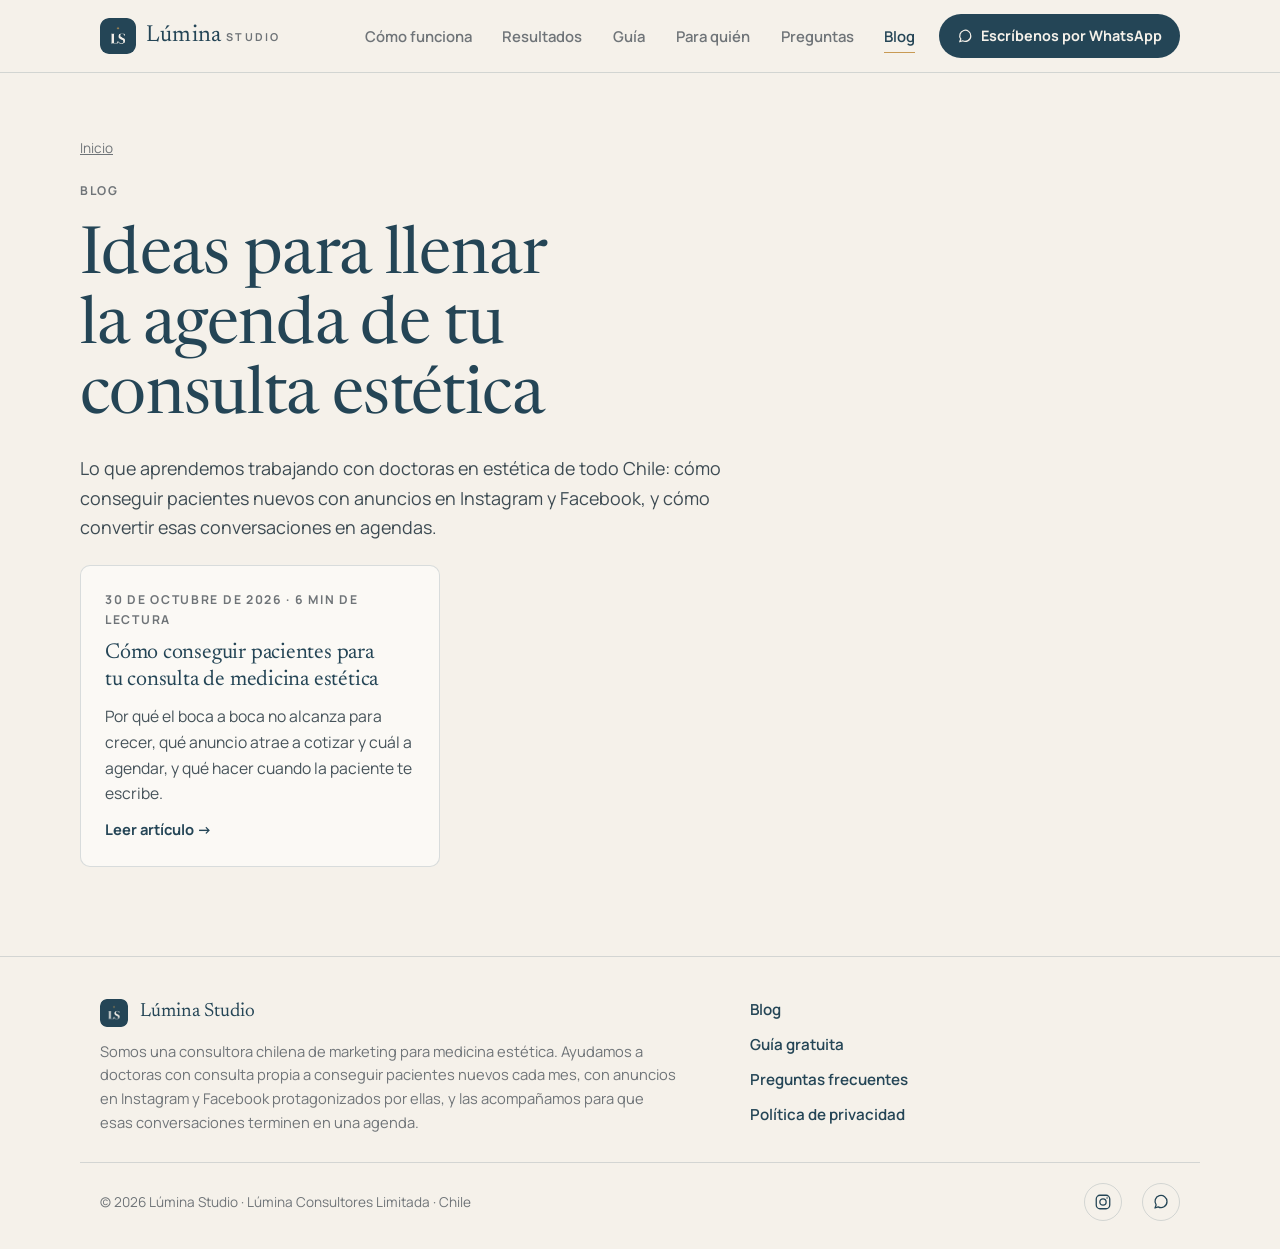
==== blog/index.html @ f2de197e "Add files via upload" ====
<!DOCTYPE html>
<html lang="es-CL">
<head>
  <meta charset="UTF-8">
  <meta name="viewport" content="width=device-width, initial-scale=1.0, viewport-fit=cover">
  <title>Blog de marketing para medicina estética | Lúmina Studio</title>
  <meta name="description" content="Ideas prácticas para conseguir pacientes nuevos en tu consulta de medicina estética: anuncios en Instagram y Facebook, WhatsApp y más.">
  <link rel="canonical" href="https://luminaconsultora.cl/blog/">
  <meta name="robots" content="index, follow">
  <meta name="theme-color" content="#244556">
  <link rel="icon" type="image/png" sizes="32x32" href="/img/favicon-32.png">
  <link rel="apple-touch-icon" href="/img/apple-touch-icon.png">
  <meta property="og:type" content="website">
  <meta property="og:locale" content="es_CL">
  <meta property="og:site_name" content="Lúmina Studio">
  <meta property="og:url" content="https://luminaconsultora.cl/blog/">
  <meta property="og:title" content="Blog de marketing para medicina estética | Lúmina Studio">
  <meta property="og:description" content="Ideas prácticas para conseguir pacientes nuevos en tu consulta de medicina estética: anuncios en Instagram y Facebook, WhatsApp y más.">
  <meta property="og:image" content="https://luminaconsultora.cl/img/compartir-v2.jpg">
  <meta property="og:image:width" content="1200">
  <meta property="og:image:height" content="630">
  <meta name="twitter:card" content="summary_large_image">
  <script type="application/ld+json">
{
  "@context": "https://schema.org",
  "@graph": [
    {
      "@type": "Blog",
      "name": "Blog de Lúmina Studio",
      "url": "https://luminaconsultora.cl/blog/",
      "inLanguage": "es-CL",
      "publisher": {
        "@id": "https://luminaconsultora.cl/#empresa"
      },
      "blogPost": [
        {
          "@type": "BlogPosting",
          "headline": "Cómo conseguir pacientes para tu consulta de medicina estética",
          "url": "https://luminaconsultora.cl/blog/como-conseguir-pacientes-medicina-estetica/",
          "datePublished": "2026-10-30"
        }
      ]
    },
    {
      "@type": "Organization",
      "@id": "https://luminaconsultora.cl/#empresa",
      "name": "Lúmina Studio",
      "url": "https://luminaconsultora.cl/",
      "logo": "https://luminaconsultora.cl/img/icono-512.png"
    },
    {
      "@type": "BreadcrumbList",
      "itemListElement": [
        {
          "@type": "ListItem",
          "position": 1,
          "name": "Inicio",
          "item": "https://luminaconsultora.cl/"
        },
        {
          "@type": "ListItem",
          "position": 2,
          "name": "Blog",
          "item": "https://luminaconsultora.cl/blog/"
        }
      ]
    }
  ]
}
  </script>
  <!-- Tipografías -->
  <link rel="preconnect" href="https://fonts.googleapis.com">
  <link rel="preconnect" href="https://fonts.gstatic.com" crossorigin>
  <link rel="stylesheet" href="https://fonts.googleapis.com/css2?family=Manrope:wght@400;500;600;700&family=Newsreader:ital,opsz,wght@0,6..72,400;1,6..72,400&display=swap">
    <link rel="stylesheet" href="/css/estilos.css">
  <!-- ===================== Píxel de Meta (Lúmina) ===================== -->
  <script>
  !function(f,b,e,v,n,t,s){if(f.fbq)return;n=f.fbq=function(){n.callMethod?
  n.callMethod.apply(n,arguments):n.queue.push(arguments)};if(!f._fbq)f._fbq=n;
  n.push=n;n.loaded=!0;n.version='2.0';n.queue=[];t=b.createElement(e);t.async=!0;
  t.src=v;s=b.getElementsByTagName(e)[0];s.parentNode.insertBefore(t,s)}(window,
  document,'script','https://connect.facebook.net/en_US/fbevents.js');
  fbq('init', '2139043780332712');
  fbq('track', 'PageView');
  </script>
  <noscript><img height="1" width="1" style="display:none" alt=""
  src="https://www.facebook.com/tr?id=2139043780332712&ev=PageView&noscript=1"></noscript>
</head>
<body>
<!-- ============================================================
     ENCABEZADO: logo + menú horizontal centrado + botón WhatsApp.
     En el inicio los enlaces saltan a cada sección; en las demás
     páginas llevan a esa sección del inicio.
     ============================================================ -->
<header class="encabezado">
  <div class="contenedor">
    <a class="logo" href="/#inicio" aria-label="Lúmina Studio, ir al inicio">
      <img class="logo-img" src="/img/logo.png" alt="" width="36" height="36">
      <span class="logo-texto">Lúmina<span>Studio</span></span>
    </a>
    <nav class="menu" aria-label="Secciones">
      <ul>
        <li><a href="/#como-funciona">Cómo funciona</a></li>
        <li><a href="/#resultados">Resultados</a></li>
        <li><a href="/#guia">Guía</a></li>
        <li><a href="/#para-quien">Para quién</a></li>
        <li><a href="/#preguntas">Preguntas</a></li>
        <li class="solo-escritorio"><a href="/blog/" class="activo" aria-current="page">Blog</a></li>
      </ul>
    </nav>
    <a class="boton boton-principal js-whatsapp" href="https://wa.me/56993099473?text=Hola%2C%20soy%20doctora%20y%20quiero%20saber%20m%C3%A1s%20sobre%20L%C3%BAmina%20Studio.%20Atiendo%20en%20%28ciudad%29%3A" target="_blank" rel="noopener" data-ubicacion="encabezado">
      <svg viewBox="0 0 24 24" fill="none" stroke="currentColor" stroke-width="1.8" stroke-linecap="round" stroke-linejoin="round" aria-hidden="true"><path d="M20 11.5a8 8 0 0 1-11.8 7L4 20l1.5-4.1A8 8 0 1 1 20 11.5Z"/></svg><span><span class="txt-largo">Escríbenos por </span>WhatsApp</span>
    </a>
  </div>
</header>

<main class="pagina">
    <section class="blog-indice">
      <nav class="migas" aria-label="Ruta"><a href="/">Inicio</a></nav>
      <p class="etiqueta">Blog</p>
      <h1>Ideas para llenar la agenda de tu consulta estética</h1>
      <p class="blog-intro">Lo que aprendemos trabajando con doctoras en estética de todo Chile: cómo conseguir pacientes nuevos con anuncios en Instagram y Facebook, y cómo convertir esas conversaciones en agendas.</p>
      <div class="tarjetas-articulos"><a class="tarjeta-articulo" href="/blog/como-conseguir-pacientes-medicina-estetica/"><span class="etiqueta">30 de octubre de 2026 · 6 min de lectura</span><h2>Cómo conseguir pacientes para tu consulta de medicina estética</h2><p>Por qué el boca a boca no alcanza para crecer, qué anuncio atrae a cotizar y cuál a agendar, y qué hacer cuando la paciente te escribe.</p><span class="leer">Leer artículo <span aria-hidden="true">→</span></span></a></div>
    </section>
  </main>
<footer class="pie">
  <div class="contenedor pie-grid">
    <div class="pie-sobre">
      <p class="pie-marca"><img src="/img/logo.png" alt="" width="28" height="28"><span>Lúmina Studio</span></p>
      <p>Somos una consultora chilena de marketing para medicina estética. Ayudamos a doctoras con consulta propia a conseguir pacientes nuevos cada mes, con anuncios en Instagram y Facebook protagonizados por ellas, y las acompañamos para que esas conversaciones terminen en una agenda.</p>
    </div>
    <nav class="pie-enlaces" aria-label="Más de Lúmina Studio">
      <a href="/blog/">Blog</a>
      <a href="/#guia">Guía gratuita</a>
      <a href="/#preguntas">Preguntas frecuentes</a>
      <a href="/privacidad/">Política de privacidad</a>
    </nav>
  </div>
  <div class="contenedor pie-legal">
    <span>© 2026 Lúmina Studio · Lúmina Consultores Limitada · Chile</span>
    <nav class="redes" aria-label="Redes sociales">
      <a href="https://www.instagram.com/lumina.studio.pro/" target="_blank" rel="noopener" aria-label="Instagram de Lúmina Studio">
        <svg viewBox="0 0 24 24" aria-hidden="true"><rect x="3" y="3" width="18" height="18" rx="5"/><circle cx="12" cy="12" r="4.2"/><circle cx="17.4" cy="6.6" r="1" fill="currentColor" stroke="none"/></svg>
      </a>
      <a class="js-whatsapp" href="https://wa.me/56993099473?text=Hola%2C%20soy%20doctora%20y%20quiero%20saber%20m%C3%A1s%20sobre%20L%C3%BAmina%20Studio.%20Atiendo%20en%20%28ciudad%29%3A" target="_blank" rel="noopener" data-ubicacion="pie" aria-label="WhatsApp de Lúmina Studio"><svg viewBox="0 0 24 24" fill="none" stroke="currentColor" stroke-width="1.8" stroke-linecap="round" stroke-linejoin="round" aria-hidden="true"><path d="M20 11.5a8 8 0 0 1-11.8 7L4 20l1.5-4.1A8 8 0 1 1 20 11.5Z"/></svg></a>
    </nav>
  </div>
</footer>

<!-- Barra fija de WhatsApp (solo en celular) -->
<div class="barra-wa">
  <a class="boton boton-principal js-whatsapp" href="https://wa.me/56993099473?text=Hola%2C%20soy%20doctora%20y%20quiero%20saber%20m%C3%A1s%20sobre%20L%C3%BAmina%20Studio.%20Atiendo%20en%20%28ciudad%29%3A" target="_blank" rel="noopener" data-ubicacion="barra-celular"><svg viewBox="0 0 24 24" fill="none" stroke="currentColor" stroke-width="1.8" stroke-linecap="round" stroke-linejoin="round" aria-hidden="true"><path d="M20 11.5a8 8 0 0 1-11.8 7L4 20l1.5-4.1A8 8 0 1 1 20 11.5Z"/></svg>Escribir por WhatsApp</a>
</div>

<script src="/js/script.js"></script>
</body>
</html>
---- css/estilos.css ----
/* ============================================================
   LÚMINA STUDIO — estilos.css
   Concepto: consultoría boutique. Marfil dominante, petróleo
   para estructura, ámbar solo en cifras y CTA.
   ============================================================ */
:root {
  --marfil: #F5F1EA;
  --marfil-2: #EDE7DC;
  --petroleo: #244556;
  --petroleo-2: #1B3644;
  --piedra: #6F7478;
  --arena: #D8CDBE;
  --ambar: #C89A54;
  --ambar-oscuro: #9E7637;
  --tinta: #1E2A31;
  --linea: rgba(36, 69, 86, .16);

  --f-titulo: "Newsreader", "Iowan Old Style", Georgia, serif;
  --f-texto: "Manrope", "Segoe UI", system-ui, -apple-system, sans-serif;

  --ancho: 1120px;
  --gutter-l: max(20px, env(safe-area-inset-left, 0px));
  --gutter-r: max(20px, env(safe-area-inset-right, 0px));
  color-scheme: light;
}

* { box-sizing: border-box; }
[hidden] { display: none !important; }
html { scroll-behavior: smooth; scroll-padding-top: 88px; }
@media (prefers-reduced-motion: reduce) { html { scroll-behavior: auto; } }

body {
  margin: 0;
  background: var(--marfil);
  color: var(--tinta);
  font-family: var(--f-texto);
  font-size: 1.0625rem;
  line-height: 1.65;
  -webkit-font-smoothing: antialiased;
}
body::before {
  content: ""; position: fixed; inset: 0 0 auto;
  height: env(safe-area-inset-top, 0px); z-index: 30;
  background: var(--marfil);
}

img { max-width: 100%; display: block; }
a { color: inherit; }
:focus-visible { outline: 2px solid var(--ambar); outline-offset: 3px; border-radius: 2px; }

.contenedor {
  max-width: var(--ancho);
  margin-inline: auto;
  padding-left: var(--gutter-l);
  padding-right: var(--gutter-r);
}

h1, h2, h3 {
  font-family: var(--f-titulo);
  font-weight: 400;
  color: var(--petroleo);
  text-wrap: balance;
  margin: 0;
  letter-spacing: -0.01em;
}
h1 { font-size: clamp(2.4rem, 5.6vw, 4.1rem); line-height: 1.06; }
h2 { font-size: clamp(1.9rem, 3.6vw, 2.8rem); line-height: 1.12; }
h3 { font-size: 1.35rem; line-height: 1.25; }
h1 em, h2 em { font-style: italic; }
p { margin: 0; }

.etiqueta {
  font-size: .76rem;
  font-weight: 700;
  letter-spacing: .14em;
  text-transform: uppercase;
  color: var(--piedra);
}

/* ---------- Botones ---------- */
.boton {
  display: inline-flex; align-items: center; gap: .55em;
  font-family: var(--f-texto); font-weight: 700; font-size: .98rem;
  text-decoration: none; border-radius: 999px;
  padding: .9em 1.5em; border: 1px solid transparent;
  transition: background-color .2s, color .2s, border-color .2s;
}
.boton svg { width: 1.15em; height: 1.15em; flex: none; }
.boton-principal { background: var(--petroleo); color: var(--marfil); }
.boton-principal:hover { background: var(--petroleo-2); }
.boton-ambar { background: var(--ambar); color: var(--petroleo-2); }
.boton-ambar:hover { background: #D4A962; }
.boton-texto { color: var(--petroleo); border-color: var(--linea); }
.boton-texto:hover { border-color: var(--petroleo); }

/* ---------- Encabezado + menú horizontal ---------- */
.encabezado {
  position: sticky; top: env(safe-area-inset-top, 0px); z-index: 20;
  background: rgba(245, 241, 234, .94);
  backdrop-filter: blur(8px);
  border-bottom: 1px solid var(--linea);
}
.encabezado .contenedor {
  display: grid;
  grid-template-columns: 1fr auto 1fr;
  align-items: center;
  gap: 16px;
  min-height: 72px;
}
.logo {
  font-family: var(--f-titulo); font-size: 1.45rem; color: var(--petroleo);
  text-decoration: none; letter-spacing: .01em; white-space: nowrap;
}
.logo-texto > span { font-family: var(--f-texto); font-size: .68rem; font-weight: 700; letter-spacing: .2em; text-transform: uppercase; color: var(--piedra); margin-left: .45em; }
.menu { justify-self: center; }
.menu ul { list-style: none; margin: 0; padding: 0; display: flex; gap: clamp(14px, 2.4vw, 34px); }
.menu a {
  text-decoration: none; font-size: .93rem; font-weight: 600; color: var(--piedra);
  padding: .4em 0; border-bottom: 1.5px solid transparent; white-space: nowrap;
  transition: color .2s, border-color .2s;
}
.menu a:hover, .menu a.activo { color: var(--petroleo); border-bottom-color: var(--ambar); }
.encabezado .boton { justify-self: end; padding: .65em 1.15em; font-size: .9rem; }

@media (max-width: 900px) {
  .encabezado .contenedor { grid-template-columns: 1fr auto; min-height: 60px; row-gap: 0; }
  .menu { grid-column: 1 / -1; grid-row: 2; justify-self: stretch; overflow-x: auto; scrollbar-width: none; margin-inline: calc(-1 * var(--gutter-l)) calc(-1 * var(--gutter-r)); padding-inline: var(--gutter-l) var(--gutter-r); }
  .menu::-webkit-scrollbar { display: none; }
  .menu ul { justify-content: center; min-width: max-content; margin-inline: auto; padding-bottom: 10px; gap: 22px; }
  .menu a { font-size: .88rem; }
  .logo-img { width: 30px; height: 30px; border-radius: 8px; }
}
@media (max-width: 420px) {
  .encabezado .boton .txt-largo { display: none; }
}

/* ---------- Secciones ---------- */
.seccion { padding-block: clamp(52px, 6.5vw, 84px); }
.seccion-cabeza { display: grid; gap: 14px; max-width: 46rem; margin-bottom: clamp(28px, 4vw, 44px); }
.seccion-cabeza p { color: var(--piedra); font-size: 1.1rem; }

/* ---------- Hero ---------- */
.hero { padding-block: clamp(36px, 6vw, 80px) clamp(44px, 6vw, 76px); }
.hero .contenedor { display: grid; grid-template-columns: minmax(0, 1.35fr) minmax(0, 1fr); gap: clamp(36px, 6vw, 80px); align-items: center; }
.hero-texto { display: grid; gap: 26px; min-width: 0; }
.hero-texto > p { font-size: 1.18rem; color: #3D4B53; max-width: 36rem; }
.hero-acciones { display: flex; flex-wrap: wrap; gap: 12px; }
.hero-corto { display: none; }
.sr { position: absolute; width: 1px; height: 1px; overflow: hidden; clip: rect(0 0 0 0); white-space: nowrap; }

/* Franja de prueba social bajo los botones */
.prueba {
  display: grid; grid-template-columns: auto minmax(0, 1fr) auto; align-items: center; gap: 14px;
  padding: 12px 16px 12px 12px; max-width: 30rem;
  border: 1px solid var(--linea); border-radius: 999px; background: #FBF9F5;
  text-decoration: none; font-size: .9rem; line-height: 1.35; color: #3D4B53;
  transition: border-color .2s;
}
.prueba:hover { border-color: var(--petroleo); }
.prueba-avatar {
  width: 44px; height: 44px; border-radius: 50%; display: grid; place-items: center;
  background: var(--petroleo); color: var(--marfil); font-weight: 700; font-size: .85rem; letter-spacing: .04em;
}
.prueba strong { color: var(--petroleo); }
.prueba-cifra { font-weight: 700; color: var(--ambar-oscuro); }
.prueba-link { font-weight: 700; color: var(--petroleo); white-space: nowrap; font-size: .85rem; }

/* Ilustración del inicio: celular con anuncio + notificaciones */
.hero-visual { position: relative; display: grid; justify-items: center; padding-block: 8px 24px; min-width: 0; }
.telefono {
  width: min(280px, 72vw); aspect-ratio: 9 / 18.5; max-width: 100%;
  padding: 10px; border-radius: 38px; background: var(--tinta);
  box-shadow: 0 30px 60px -28px rgba(30, 42, 49, .55);
}
.reel {
  position: relative; height: 100%; border-radius: 29px; overflow: hidden;
  background:
    radial-gradient(120% 70% at 70% 18%, rgba(216, 205, 190, .55), transparent 60%),
    radial-gradient(90% 60% at 20% 85%, rgba(200, 154, 84, .35), transparent 65%),
    linear-gradient(170deg, #3C6375 0%, var(--petroleo) 55%, var(--petroleo-2) 100%);
}
.reel-foto { position: absolute; inset: 0; width: 100%; height: 100%; object-fit: cover; }
.reel-capa {
  position: absolute; inset: 0; display: flex; flex-direction: column; justify-content: flex-end; gap: 12px;
  padding: 18px 16px 14px; color: #fff;
  background: linear-gradient(180deg, rgba(0,0,0,.28) 0%, transparent 22%, transparent 48%, rgba(0,0,0,.55) 100%);
}
.reel-cuenta { position: absolute; top: 16px; left: 16px; display: flex; align-items: center; gap: 8px; font-size: .72rem; line-height: 1.2; }
.reel-cuenta b { font-weight: 700; }
.reel-avatar { width: 28px; height: 28px; border-radius: 50%; background: var(--arena); border: 2px solid #fff; }
.reel-subtitulo { font-weight: 700; font-size: .98rem; line-height: 1.3; text-shadow: 0 1px 8px rgba(0,0,0,.35); }
.reel-boton { background: rgba(255,255,255,.95); color: var(--tinta); font-weight: 700; font-size: .78rem; text-align: center; padding: 9px; border-radius: 8px; }
.reel-progreso { height: 3px; border-radius: 3px; background: rgba(255,255,255,.35); overflow: hidden; }
.reel-progreso span { display: block; width: 38%; height: 100%; background: #fff; }

.hero-visual { justify-items: start; width: 100%; max-width: 460px; justify-self: center; }
.notis { position: absolute; right: -12px; top: 30%; display: grid; gap: 10px; width: min(236px, 52%); }
.noti:nth-child(3) { display: none; }
.noti {
  display: grid; grid-template-columns: 30px minmax(0, 1fr); gap: 10px; align-items: start;
  padding: 11px 13px; border-radius: 14px; background: rgba(251, 249, 245, .97);
  border: 1px solid var(--linea); box-shadow: 0 10px 28px -12px rgba(30, 42, 49, .35);
  font-size: .8rem; line-height: 1.35; color: #3D4B53;
  animation: llega .6s cubic-bezier(.2, .8, .2, 1) both;
}
.noti:nth-child(2) { margin-left: 22px; animation-delay: .6s; }
.noti b { color: var(--tinta); font-weight: 700; }
.noti em { font-style: normal; color: var(--piedra); float: right; font-size: .72rem; }
.noti-icono { width: 30px; height: 30px; border-radius: 8px; display: grid; place-items: center; background: var(--petroleo); color: var(--marfil); }
.noti-icono svg { width: 16px; height: 16px; }
@keyframes llega { from { opacity: 0; transform: translateY(10px) scale(.98); } }
@media (prefers-reduced-motion: reduce) { .noti { animation: none; } }

.ficha {
  background: #FBF9F5;
  border: 1px solid var(--linea);
  border-radius: 6px;
  padding: 28px 28px 24px;
  display: grid; gap: 18px;
  min-width: 0;
}
.ficha-cabeza { display: flex; justify-content: space-between; align-items: baseline; gap: 12px; border-bottom: 1px solid var(--linea); padding-bottom: 14px; }
.ficha-cabeza .etiqueta { font-size: .7rem; }
.ficha-cifra { font-family: var(--f-titulo); font-size: clamp(4rem, 9vw, 5.6rem); line-height: .9; color: var(--ambar-oscuro); font-variant-numeric: tabular-nums; }
.ficha-cifra small { display: block; font-family: var(--f-texto); font-size: 1rem; line-height: 1.4; color: var(--petroleo); font-weight: 600; margin-top: 12px; }
.ficha-filas { display: grid; gap: 0; }
.ficha-fila { display: flex; justify-content: space-between; gap: 16px; padding: 10px 0; border-top: 1px dashed var(--linea); font-size: .95rem; }
.ficha-fila span:first-child { color: var(--piedra); }
.ficha-fila span:last-child { font-weight: 700; color: var(--petroleo); font-variant-numeric: tabular-nums; text-align: right; }

/* ---------- Problema ---------- */
.problema { background: var(--marfil-2); }
.situaciones { display: grid; grid-template-columns: repeat(3, minmax(0, 1fr)); gap: clamp(20px, 3vw, 40px); }
.situacion { display: grid; gap: 10px; align-content: start; padding-top: 22px; border-top: 1.5px solid var(--petroleo); }
.situacion p { color: #46535A; }
.problema-cierre { margin-top: clamp(40px, 5vw, 60px); font-family: var(--f-titulo); font-size: clamp(1.35rem, 2.4vw, 1.7rem); line-height: 1.35; color: var(--petroleo); max-width: 44rem; }

.problema-cabeza { display: grid; grid-template-columns: minmax(0, 1fr) minmax(0, 1fr); gap: clamp(32px, 5vw, 72px); align-items: center; margin-bottom: clamp(28px, 4vw, 48px); }
.problema-cabeza .seccion-cabeza { margin-bottom: 0; }

/* ---------- Agenda semanal (estilo calendario de Google) ---------- */
.agenda { margin: 0; display: grid; gap: 12px; min-width: 0; }
.agenda-cabeza { display: flex; justify-content: space-between; align-items: baseline; gap: 12px; flex-wrap: wrap; }
.agenda-resumen { font-size: .85rem; color: var(--piedra); font-variant-numeric: tabular-nums; }
.agenda-resumen b { font-family: var(--f-titulo); font-weight: 400; font-size: 1.5rem; color: var(--petroleo); margin-right: 2px; }
.agenda-llena .agenda-resumen b { color: var(--ambar-oscuro); }

.gcal {
  --gc-linea: #E3E5E8; --gc-texto: #3C4043; --gc-gris: #70757A; --gc-hoy: #1A73E8;
  background: #FFFFFF; border-radius: 12px; border: 1px solid #DADCE0;
  box-shadow: 0 1px 2px rgba(60, 64, 67, .12), 0 8px 24px -12px rgba(30, 42, 49, .25);
  overflow: hidden; color: var(--gc-texto); font-size: .8rem;
}
.gcal-barra { display: flex; align-items: center; gap: 10px; padding: 10px 14px; border-bottom: 1px solid var(--gc-linea); }
.gcal-hoy { border: 1px solid #DADCE0; border-radius: 6px; padding: 3px 10px; font-weight: 600; font-size: .75rem; }
.gcal-flechas { color: var(--gc-gris); letter-spacing: 6px; font-size: .95rem; }
.gcal-mes { font-size: 1rem; font-weight: 500; color: var(--gc-texto); }
.gcal-vista { margin-left: auto; border: 1px solid #DADCE0; border-radius: 6px; padding: 3px 10px; font-size: .75rem; font-weight: 600; }
.gcal-grilla { display: grid; grid-template-columns: 3rem repeat(5, minmax(0, 1fr)); }
.gc-esquina { border-bottom: 1px solid var(--gc-linea); }
.gc-dia { display: grid; justify-items: center; gap: 2px; padding: 8px 2px 6px; border-bottom: 1px solid var(--gc-linea); border-left: 1px solid var(--gc-linea); }
.gc-dia small { font-size: .62rem; font-weight: 600; letter-spacing: .06em; color: var(--gc-gris); }
.gc-dia b { width: 32px; height: 32px; border-radius: 50%; display: grid; place-items: center; font-size: 1.15rem; font-weight: 400; color: var(--gc-texto); font-variant-numeric: tabular-nums; }
.gc-dia.hoy small { color: var(--gc-hoy); }
.gc-dia.hoy b { background: var(--gc-hoy); color: #fff; }
.gc-hora { font-size: .62rem; color: var(--gc-gris); text-align: right; padding: 0 6px; transform: translateY(-.55em); font-variant-numeric: tabular-nums; }
.gc-celda { min-height: 40px; border-left: 1px solid var(--gc-linea); border-bottom: 1px solid var(--gc-linea); padding: 2px 3px; display: grid; }
.ev { border-radius: 4px; padding: 3px 6px; color: #fff; display: grid; align-content: start; line-height: 1.2; overflow: hidden; min-width: 0; }
.ev b { font-weight: 600; font-size: .72rem; white-space: nowrap; overflow: hidden; text-overflow: ellipsis; }
.ev span { font-size: .64rem; opacity: .9; white-space: nowrap; overflow: hidden; text-overflow: ellipsis; }
.ev-c0 { background: #3F7CB8; }
.ev-c1 { background: var(--petroleo); }
.ev-c2 { background: #4E8F73; }
.ev-c3 { background: #B98A47; }

/* Mensaje de agradecimiento sobre la agenda llena */
.deseo-visual { position: relative; padding-bottom: 44px; min-width: 0; }
.burbuja {
  position: absolute; right: -10px; bottom: 0; width: min(280px, 82%);
  background: #E3EDE6; color: var(--tinta); border-radius: 14px 14px 4px 14px;
  padding: 12px 14px 8px; font-size: .92rem; line-height: 1.4;
  box-shadow: 0 16px 32px -14px rgba(30, 42, 49, .4);
}
.burbuja p { margin: 0; }
.burbuja-hora { display: flex; justify-content: flex-end; align-items: center; gap: 4px; font-size: .7rem; color: var(--piedra); margin-top: 4px; }
.burbuja-hora svg { width: 16px; height: 11px; color: #4F8FB0; }

/* ---------- Deseo ---------- */
.deseo .contenedor { display: grid; grid-template-columns: minmax(0, 1fr) minmax(0, 1fr); gap: clamp(36px, 6vw, 88px); align-items: center; }
.deseo-texto { display: grid; gap: 16px; min-width: 0; }
.deseo-texto > p:not(.etiqueta) { color: #3D4B53; font-size: 1.12rem; }
.deseo-lista { list-style: none; margin: 8px 0 0; padding: 0; display: grid; gap: 0; border-top: 1px solid var(--linea); min-width: 0; }
.deseo-lista li { display: grid; grid-template-columns: minmax(120px, .6fr) minmax(0, 1.4fr); gap: 16px; padding-block: 16px; border-bottom: 1px solid var(--linea); }
.deseo-lista h3 { font-size: 1.2rem; }
.deseo-lista p { color: #46535A; }
.deseo .problema-cierre { grid-column: 1 / -1; margin-top: clamp(8px, 2vw, 20px); }
@media (max-width: 900px) {
  .deseo .contenedor { grid-template-columns: minmax(0, 1fr); }
}
@media (max-width: 560px) {
  .deseo-lista li { grid-template-columns: minmax(0, 1fr); gap: 6px; }
}

/* ---------- Cómo funciona ---------- */
#como-funciona { border-top: 1px solid var(--linea); }
.pasos { list-style: none; margin: 0; padding: 0; display: grid; grid-template-columns: repeat(4, minmax(0, 1fr)); gap: clamp(20px, 2.6vw, 32px); counter-reset: paso; }
.paso { display: grid; gap: 10px; align-content: start; counter-increment: paso; }
.paso::before {
  content: counter(paso, decimal-leading-zero);
  font-family: var(--f-titulo); font-size: 1rem; color: var(--ambar-oscuro);
  border-bottom: 1px solid var(--linea); padding-bottom: 12px; margin-bottom: 6px;
  font-variant-numeric: tabular-nums;
}
.paso p { color: #46535A; font-size: 1rem; }
.paso-icono { width: 46px; height: 46px; border-radius: 50%; display: grid; place-items: center; background: #FBF9F5; border: 1px solid var(--linea); color: var(--petroleo); margin-bottom: 4px; }
.paso-icono svg { width: 22px; height: 22px; fill: none; stroke: currentColor; stroke-width: 1.5; stroke-linecap: round; stroke-linejoin: round; }

.como-cabeza { display: block; }
.como-cabeza:has(.foto-slot:not([hidden])) { display: grid; grid-template-columns: minmax(0, 1.4fr) minmax(0, 1fr); gap: clamp(28px, 5vw, 64px); align-items: center; margin-bottom: clamp(32px, 4vw, 48px); }
.como-cabeza:has(.foto-slot:not([hidden])) .seccion-cabeza { margin-bottom: 0; }
.foto-slot { margin: 0; justify-self: end; border-radius: 8px; overflow: hidden; aspect-ratio: 4 / 3; width: 100%; max-width: 420px; }
.foto-slot img { width: 100%; height: 100%; object-fit: cover; }

/* Botón de acción a mitad de página */
.cta-intermedio { margin-top: clamp(28px, 4vw, 40px); display: flex; flex-wrap: wrap; align-items: center; gap: 12px 18px; }
.cta-intermedio p { font-size: .92rem; color: var(--piedra); }
.resultados .cta-intermedio p { color: #C9D2D6; }
.paso .quien { font-size: .8rem; font-weight: 700; letter-spacing: .08em; text-transform: uppercase; color: var(--piedra); }
.sin-cambios { margin-top: clamp(28px, 4vw, 44px); display: grid; grid-template-columns: minmax(0, 1fr) auto; align-items: center; gap: 16px 40px; padding: 24px 28px; border-radius: 8px; background: var(--petroleo); color: var(--marfil); }
.tu-parte { display: grid; gap: 6px; font-family: var(--f-titulo); font-size: clamp(1.2rem, 2vw, 1.45rem); line-height: 1.3; }
.tu-parte .etiqueta { font-family: var(--f-texto); color: var(--arena); }
.sin-cambios ul { list-style: none; margin: 0; padding: 0; display: grid; gap: 6px; font-size: .95rem; color: #D6DDE0; }
.sin-cambios li::before { content: "✓"; color: var(--ambar); font-weight: 700; margin-right: 10px; }

/* ---------- Resultados ---------- */
.resultados { background: var(--petroleo); color: var(--marfil); }
.resultados h2, .resultados h3 { color: var(--marfil); }
.resultados .etiqueta { color: var(--arena); }
.resultados .seccion-cabeza p { color: #C9D2D6; }
.resultados-grilla { display: grid; grid-template-columns: minmax(0, 300px) minmax(0, 1fr); gap: clamp(24px, 4vw, 48px); align-items: start; }
.video-testimonio { margin: 0; display: grid; gap: 10px; min-width: 0; }
.video-marco { position: relative; aspect-ratio: 9 / 16; max-width: 100%; border-radius: 6px; overflow: hidden; background: var(--petroleo-2); border: 1px solid rgba(245, 241, 234, .18); }
.video-marco iframe { position: absolute; inset: 0; width: 100%; height: 100%; border: 0; }
.video-portada { position: absolute; inset: 0; display: grid; place-content: center; justify-items: center; gap: 14px; padding: 24px; text-align: center; color: var(--marfil); text-decoration: none; }
.video-portada .play { width: 64px; height: 64px; border-radius: 50%; background: var(--ambar); color: var(--petroleo-2); display: grid; place-items: center; }
.video-portada .play svg { width: 24px; height: 24px; margin-left: 3px; }
.video-portada span:last-child { font-size: .92rem; color: var(--arena); }
.video-testimonio figcaption { font-size: .85rem; color: var(--arena); }
.casos { display: grid; grid-template-columns: minmax(0, 1fr); gap: clamp(20px, 3vw, 28px); }

/* ---------- Tratamientos ---------- */
.tratamientos { padding-top: 0; }
.lista-tratamientos { list-style: none; margin: 0; padding: 0; display: flex; flex-wrap: wrap; gap: 10px; }
.lista-tratamientos li { padding: .55em 1.05em; border: 1px solid var(--linea); border-radius: 999px; background: #FBF9F5; color: var(--petroleo); font-weight: 600; font-size: .95rem; }
.caso { display: grid; gap: 16px; align-content: start; padding: clamp(24px, 3vw, 36px); border: 1px solid rgba(245, 241, 234, .18); border-radius: 6px; min-width: 0; }
.caso-cifra { font-family: var(--f-titulo); font-size: clamp(3rem, 6vw, 4.4rem); line-height: 1; color: var(--ambar); font-variant-numeric: tabular-nums; }
.caso-cifra span { font-size: .45em; color: var(--arena); margin-left: .2em; }
.caso p { color: #D6DDE0; }
.caso-detalle { margin: 6px 0 0; display: grid; }
.caso-detalle div { display: flex; justify-content: space-between; gap: 16px; padding: 12px 0; border-top: 1px solid rgba(245, 241, 234, .16); }
.caso-detalle dt { color: var(--arena); font-size: .95rem; }
.caso-detalle dd { margin: 0; font-weight: 700; color: var(--marfil); text-align: right; }
.caso .etiqueta { color: var(--arena); }
.resultados-nota { margin-top: clamp(24px, 3vw, 36px); max-width: 46rem; color: #C9D2D6; font-size: 1.02rem; }

/* ---------- Guía gratuita ---------- */
.guia { background: var(--marfil-2); }
.guia .contenedor { display: grid; grid-template-columns: minmax(0, .8fr) minmax(0, 1.2fr); gap: clamp(32px, 6vw, 80px); align-items: center; }
.guia-visual { position: relative; width: min(300px, 100%); justify-self: center; aspect-ratio: 595 / 1058; }
.guia-visual img { position: absolute; width: 82%; height: auto; border-radius: 6px; box-shadow: 0 24px 48px -24px rgba(30, 42, 49, .55); }
.guia-pag2 { right: 0; top: 4%; transform: rotate(5deg); }
.guia-portada { left: 0; top: 0; transform: rotate(-3deg); }
.guia-contenido { display: grid; gap: 16px; min-width: 0; }
.guia-contenido > p:not(.etiqueta) { color: #3D4B53; font-size: 1.08rem; }
.guia-temas { list-style: none; margin: 0; padding: 0; display: grid; gap: 8px; }
.guia-temas li { display: grid; grid-template-columns: 20px minmax(0, 1fr); gap: 8px; color: var(--tinta); }
.guia-temas li::before { content: "✓"; color: var(--ambar-oscuro); font-weight: 700; }
.guia-form { display: grid; grid-template-columns: repeat(2, minmax(0, 1fr)); gap: 12px 14px; margin-top: 8px; padding: 22px; background: #FBF9F5; border: 1px solid var(--linea); border-radius: 10px; }
.guia-form .campo { display: grid; gap: 6px; min-width: 0; }
.guia-form .campo:first-child { grid-column: 1 / -1; }
.guia-form label { font-size: .85rem; font-weight: 600; color: var(--petroleo); }
.guia-form input[type=text], .guia-form input[type=tel], .guia-form input[type=email] {
  width: 100%; font: inherit; font-size: 1rem; color: var(--tinta);
  padding: .7em .85em; border: 1px solid rgba(36, 69, 86, .28); border-radius: 8px; background: #fff;
}
.guia-form input:focus { outline: 2px solid var(--ambar); outline-offset: 1px; border-color: var(--petroleo); }
.guia-form .acepta { grid-column: 1 / -1; display: grid; grid-template-columns: 20px minmax(0, 1fr); gap: 10px; align-items: start; font-weight: 400; color: #3D4B53; font-size: .9rem; cursor: pointer; }
.guia-form .acepta input { width: 18px; height: 18px; margin: 2px 0 0; accent-color: var(--petroleo); }
.guia-form .boton { grid-column: 1 / -1; justify-self: start; border: 0; cursor: pointer; }
.guia-form .boton:disabled { opacity: .7; cursor: default; }
.guia-error { grid-column: 1 / -1; color: #A3402E; font-size: .9rem; font-weight: 600; }
.guia-privacidad { grid-column: 1 / -1; font-size: .78rem; color: var(--piedra); }
.trampa { position: absolute; left: -9999px; width: 1px; height: 1px; overflow: hidden; }
.guia-lista { display: grid; gap: 12px; justify-items: start; padding: 22px; background: #FBF9F5; border: 1px solid var(--petroleo); border-radius: 10px; }
.guia-lista:focus { outline: none; }
.guia-lista-titulo { font-family: var(--f-titulo); font-size: 1.4rem; color: var(--petroleo); }
.guia-lista p:last-child { color: var(--piedra); font-size: .92rem; }
@media (max-width: 900px) {
  .guia .contenedor { grid-template-columns: minmax(0, 1fr); }
  .guia-visual { width: min(220px, 60%); }
}
@media (max-width: 680px) {
  .guia-form { grid-template-columns: minmax(0, 1fr); padding: 18px; }
  .guia-form .boton { justify-self: stretch; justify-content: center; }
}

/* ---------- Para quién ---------- */
.perfil { display: grid; grid-template-columns: repeat(2, minmax(0, 1fr)); gap: clamp(20px, 3vw, 36px); }
.lista-perfil { padding: clamp(24px, 3vw, 34px); border-radius: 6px; display: grid; gap: 18px; align-content: start; min-width: 0; }
.lista-perfil.si { background: #FBF9F5; border: 1px solid var(--petroleo); }
.lista-perfil.no { border: 1px solid var(--linea); }
.lista-perfil ul { list-style: none; margin: 0; padding: 0; display: grid; gap: 12px; }
.lista-perfil li { display: grid; grid-template-columns: 20px minmax(0, 1fr); gap: 10px; align-items: start; }
.lista-perfil li::before { content: ""; width: 14px; height: 14px; margin-top: .42em; border-radius: 50%; }
.lista-perfil.si li::before { background: var(--petroleo); box-shadow: inset 0 0 0 3px #FBF9F5, 0 0 0 1px var(--petroleo); }
.lista-perfil.no li::before { border: 1px solid var(--piedra); width: 12px; height: 1px; border-radius: 0; margin-top: .8em; }
.lista-perfil.no li { color: var(--piedra); }

/* ---------- Preguntas ---------- */
.preguntas { background: var(--marfil-2); }
.preguntas .contenedor { display: grid; grid-template-columns: minmax(0, 1fr) minmax(0, 1.6fr); gap: clamp(32px, 5vw, 72px); align-items: start; }
.preguntas .seccion-cabeza { margin-bottom: 0; }
.faq { display: grid; border-top: 1px solid var(--linea); min-width: 0; }
.faq details { border-bottom: 1px solid var(--linea); }
.faq summary {
  list-style: none; cursor: pointer; padding: 22px 36px 22px 0; position: relative;
  font-family: var(--f-titulo); font-size: 1.22rem; color: var(--petroleo); line-height: 1.35;
}
.faq summary::-webkit-details-marker { display: none; }
.faq summary::after { content: "+"; position: absolute; right: 4px; top: 18px; font-family: var(--f-texto); font-size: 1.5rem; font-weight: 300; color: var(--ambar-oscuro); transition: transform .2s; }
.faq details[open] summary::after { transform: rotate(45deg); }
.faq details p { padding: 0 0 24px; color: #46535A; max-width: 40rem; }

/* ---------- Contacto ---------- */
.contacto { position: relative; }
.contacto-texto { display: grid; gap: 20px; justify-items: start; padding-block: clamp(64px, 9vw, 112px); }
.contacto-texto > * { max-width: 30rem; }
.contacto p { font-size: 1.15rem; color: #3D4B53; }
.contacto-banner { position: relative; }
.contacto-banner img { width: 100%; height: clamp(440px, 44vw, 620px); object-fit: cover; object-position: 70% 40%; }
.contacto-banner::after {
  content: ""; position: absolute; inset: 0;
  background: linear-gradient(90deg, var(--marfil) 0%, rgba(245, 241, 234, .92) 30%, rgba(245, 241, 234, .35) 52%, transparent 64%);
}
.contacto:has(.contacto-banner:not([hidden])) .contacto-texto {
  position: absolute; inset: 0; align-content: center; padding-block: 40px;
}
@media (max-width: 680px) {
  .contacto-banner img { height: 280px; object-position: 78% 40%; }
  .contacto-banner::after { background: linear-gradient(180deg, transparent 60%, var(--marfil) 100%); }
  .contacto:has(.contacto-banner:not([hidden])) .contacto-texto { position: static; padding-block: 8px 64px; }
}

/* Logo */
.logo { display: inline-flex; align-items: center; gap: 10px; }
.logo-img { width: 36px; height: 36px; border-radius: 9px; display: block; flex: none; }
.pie-marca { display: inline-flex; align-items: center; gap: 12px; }
.pie-marca img { width: 28px; height: 28px; border-radius: 7px; flex: none; }

/* Íconos de redes */
.redes { display: flex; gap: 10px; }
.redes a { width: 38px; height: 38px; border-radius: 50%; display: grid; place-items: center; border: 1px solid var(--linea); color: var(--petroleo); transition: background-color .2s, color .2s; }
.redes a:hover { background: var(--petroleo); color: var(--marfil); }
.redes svg { width: 18px; height: 18px; fill: none; stroke: currentColor; stroke-width: 1.7; stroke-linecap: round; stroke-linejoin: round; }
.pie .contenedor { align-items: center; }
.contacto-dato { font-size: .95rem; color: var(--piedra); }
.contacto-dato strong { color: var(--petroleo); font-variant-numeric: tabular-nums; }

/* ---------- Pie ---------- */
.pie { border-top: 1px solid var(--linea); padding-block: 36px 44px; font-size: .9rem; color: var(--piedra); }
.pie .contenedor { display: flex; flex-wrap: wrap; justify-content: space-between; gap: 16px; }
.pie nav { display: flex; gap: 20px; flex-wrap: wrap; }
.pie a { text-decoration: none; }
.pie a:hover { color: var(--petroleo); }

/* ---------- Barra fija de WhatsApp (celular) ---------- */
.barra-wa {
  position: fixed; z-index: 25; left: 0; right: 0; bottom: 0;
  display: none;
  padding: 10px max(16px, env(safe-area-inset-right, 0px)) calc(10px + env(safe-area-inset-bottom, 0px)) max(16px, env(safe-area-inset-left, 0px));
  background: rgba(245, 241, 234, .96); backdrop-filter: blur(8px);
  border-top: 1px solid var(--linea);
}
.barra-wa .boton { width: 100%; justify-content: center; }

/* ---------- Responsive ---------- */
@media (max-width: 900px) {
  html { scroll-padding-top: 112px; }
  .hero .contenedor { grid-template-columns: minmax(0, 1fr); }
  .hero-texto { justify-items: center; text-align: center; }
  .hero-texto > p { margin-inline: auto; }
  .hero-acciones { justify-content: center; }
  .prueba { text-align: left; }
  .pasos { grid-template-columns: repeat(2, minmax(0, 1fr)); row-gap: 36px; }
  .preguntas .contenedor { grid-template-columns: minmax(0, 1fr); }
  .problema-cabeza { grid-template-columns: minmax(0, 1fr); }
  .deseo-visual { order: 2; }
  .barra-wa { display: block; }
  body { padding-bottom: calc(76px + env(safe-area-inset-bottom, 0px)); }
}
@media (max-width: 680px) {
  .situaciones, .casos, .perfil, .pasos, .resultados-grilla { grid-template-columns: minmax(0, 1fr); }
  .video-testimonio { max-width: 320px; width: 100%; justify-self: center; }
  .encabezado .boton { display: none; }
  .encabezado .contenedor { grid-template-columns: 1fr; justify-items: center; }
  .encabezado .contenedor .logo { padding-top: 10px; }
  .menu ul { gap: 14px; }
  .menu a { font-size: .82rem; }
  .hero-largo { display: none; }
  .hero-corto { display: block; }
  .hero-texto { justify-items: center; text-align: center; }
  .hero-texto > p { margin-inline: auto; }
  .hero-acciones { justify-content: center; }
  .prueba { text-align: left; }
  .seccion { padding-block: 44px; }
  .hero { padding-block: 28px 36px; }
  .deseo-visual { padding-bottom: 36px; }
  .foto-slot { justify-self: center; max-height: 340px; }
  .hero-texto { gap: 20px; }
  .hero-texto > p { font-size: 1.08rem; }
  .prueba { border-radius: 14px; grid-template-columns: auto minmax(0, 1fr); }
  .prueba-link { grid-column: 2; }
  /* Celular: titular → celular con mensajes → texto, botones y prueba */
  .hero .contenedor { gap: 18px; }
  .hero-texto { display: contents; }
  .hero-texto > .etiqueta { display: none; }
  .hero-texto > h1 { order: 1; text-align: center; }
  .hero-visual { order: 2; }
  .hero-texto > p, .hero-acciones, .prueba { order: 3; justify-self: center; text-align: center; }
  .prueba { order: 4; text-align: left; }
  .hero-texto > p.hero-corto { display: block; }
  .hero-texto > p.hero-largo { display: none; }
  .hero h1 { font-size: clamp(2rem, 8.6vw, 2.5rem); }
  .hero-visual { max-width: 360px; justify-items: start; padding: 0 0 4px; }
  .telefono { width: min(196px, 52vw); padding: 7px; border-radius: 30px; }
  .reel { border-radius: 24px; }
  .reel-capa { padding: 12px 10px 10px; gap: 8px; }
  .reel-cuenta { top: 11px; left: 11px; font-size: .6rem; gap: 6px; }
  .reel-avatar { width: 22px; height: 22px; }
  .reel-subtitulo { font-size: .74rem; }
  .reel-boton { font-size: .62rem; padding: 7px; }
  .notis { position: absolute; right: 0; top: 30%; width: min(210px, 56%); gap: 8px; }
  .noti { font-size: .72rem; padding: 9px 10px; grid-template-columns: 24px minmax(0, 1fr); gap: 8px; border-radius: 12px; }
  .noti-icono { width: 24px; height: 24px; border-radius: 7px; }
  .noti-icono svg { width: 13px; height: 13px; }
  .noti em { font-size: .64rem; }
  .noti:nth-child(2) { margin-left: 14px; }
  .sin-cambios { grid-template-columns: minmax(0, 1fr); padding: 22px; }
  .como-cabeza:has(.foto-slot:not([hidden])) { grid-template-columns: minmax(0, 1fr); }
  .burbuja { right: 0; }
  .gcal-grilla { grid-template-columns: 2.3rem repeat(5, minmax(0, 1fr)); }
  .gcal-barra { gap: 8px; padding: 8px 10px; }
  .gcal-flechas { display: none; }
  .gcal-mes { font-size: .9rem; }
  .gc-dia b { width: 26px; height: 26px; font-size: .95rem; }
  .gc-celda { min-height: 34px; padding: 1px; }
  .ev { padding: 3px 3px; }
  .ev b { font-size: .58rem; }
  .ev span { display: none; }
  .gc-hora { font-size: .56rem; padding: 0 4px; }
}

/* Menos aire entre el cierre del deseo y Cómo funciona */
.deseo { padding-bottom: clamp(32px, 4vw, 52px); }
#como-funciona { padding-top: clamp(36px, 4vw, 52px); }

/* Celulares pequeños: los mensajes suben un poco para no tapar el subtítulo del video */
@media (max-width: 380px) {
  .notis { top: 22%; width: min(196px, 55%); }
  .reel-subtitulo { font-size: .7rem; }
}

/* Menú con 5 opciones: más compacto en celulares */
@media (max-width: 680px) {
  .menu ul { gap: 11px; }
  .menu a { font-size: .78rem; }
}
@media (max-width: 380px) {
  .menu ul { gap: 9px; }
  .menu a { font-size: .74rem; }
}

/* ============================================================
   BLOG, ARTÍCULOS Y PÁGINAS INTERIORES
   ============================================================ */

/* "Blog" en el menú: solo en pantallas grandes (en celular está en la franja y el pie) */
@media (max-width: 680px) { .menu .solo-escritorio { display: none; } }

/* Franja del blog al final del inicio */
.blog-franja { border-top: 1px solid var(--linea); }
.blog-franja-cabeza { display: flex; justify-content: space-between; align-items: end; gap: 12px 24px; flex-wrap: wrap; margin-bottom: 24px; }
.blog-franja-cabeza > div { display: grid; gap: 10px; }
.enlace-flecha { font-weight: 700; color: var(--petroleo); text-decoration: none; white-space: nowrap; }
.enlace-flecha:hover { text-decoration: underline; }
.tarjetas-articulos { display: grid; grid-template-columns: repeat(auto-fill, minmax(min(100%, 320px), 1fr)); gap: 20px; }
.tarjeta-articulo {
  display: grid; gap: 10px; align-content: start; padding: 24px; min-width: 0;
  background: #FBF9F5; border: 1px solid var(--linea); border-radius: 10px;
  text-decoration: none; color: inherit; transition: border-color .2s, transform .2s;
}
.tarjeta-articulo:hover { border-color: var(--petroleo); transform: translateY(-2px); }
.tarjeta-articulo h2, .tarjeta-articulo h3 { font-size: 1.35rem; line-height: 1.25; }
.tarjeta-articulo p { color: #46535A; font-size: .98rem; }
.tarjeta-articulo .leer { font-weight: 700; color: var(--petroleo); font-size: .92rem; }

/* Páginas interiores */
.pagina { padding-left: var(--gutter-l); padding-right: var(--gutter-r); padding-block: clamp(32px, 5vw, 64px) clamp(56px, 7vw, 96px); }
.articulo, .blog-indice { max-width: 44rem; margin-inline: auto; display: grid; gap: 22px; }
.blog-indice { max-width: var(--ancho); }
.blog-indice h1 { max-width: 40rem; }
.blog-intro { color: #3D4B53; font-size: 1.12rem; max-width: 42rem; }
.migas { display: flex; flex-wrap: wrap; gap: 8px; font-size: .85rem; color: var(--piedra); }
.migas a { color: var(--piedra); }
.migas a:hover { color: var(--petroleo); }
.articulo-cabeza { display: grid; gap: 12px; border-bottom: 1px solid var(--linea); padding-bottom: 22px; }
.articulo-cabeza h1 { font-size: clamp(2rem, 4.6vw, 3rem); line-height: 1.12; }
.articulo-meta { font-size: .9rem; color: var(--piedra); }
.articulo-cuerpo { display: grid; gap: 18px; font-size: 1.08rem; line-height: 1.75; color: #2B3A42; }
.articulo-cuerpo h2 { font-size: clamp(1.45rem, 3vw, 1.8rem); line-height: 1.25; margin-top: 18px; }
.articulo-cuerpo ul { margin: 0; padding-left: 1.2em; display: grid; gap: 10px; }
.articulo-cuerpo li::marker { color: var(--ambar-oscuro); }
.articulo-cuerpo strong { color: var(--tinta); }
.articulo-intro { font-size: 1.18rem; color: #3D4B53; }
.articulo-cta { margin-top: 16px; padding: clamp(22px, 4vw, 34px); border-radius: 12px; background: var(--petroleo); color: var(--marfil); display: grid; gap: 12px; }
.articulo-cta h2 { color: var(--marfil); font-size: 1.6rem; }
.articulo-cta .etiqueta { color: var(--arena); }
.articulo-cta p { color: #D6DDE0; }
.articulo-cta-botones { display: flex; flex-wrap: wrap; gap: 10px; margin-top: 6px; }
.boton-claro { color: var(--marfil); border-color: rgba(245, 241, 234, .4); }
.boton-claro:hover { border-color: var(--marfil); }

/* Pie con "Sobre Lúmina" */
.pie { padding-block: 40px 28px; }
.pie .contenedor.pie-grid { display: grid; grid-template-columns: minmax(0, 1.4fr) minmax(0, 1fr); gap: 24px 48px; align-items: start; justify-content: initial; }
.pie-sobre { display: grid; gap: 12px; max-width: 36rem; }
.pie-sobre p { color: var(--piedra); font-size: .92rem; line-height: 1.6; }
.pie-sobre .pie-marca { color: var(--petroleo); font-family: var(--f-titulo); font-size: 1.2rem; }
.pie .pie-enlaces { display: grid; gap: 10px; justify-items: start; }
.pie-enlaces a { color: var(--petroleo); font-weight: 600; font-size: .95rem; }
.pie .contenedor.pie-legal { margin-top: 28px; padding-top: 20px; border-top: 1px solid var(--linea); display: flex; flex-wrap: wrap; justify-content: space-between; align-items: center; gap: 16px; font-size: .85rem; }
@media (max-width: 680px) {
  .pie .contenedor.pie-grid { grid-template-columns: minmax(0, 1fr); }
  .articulo-cta-botones .boton { width: 100%; justify-content: center; }
}
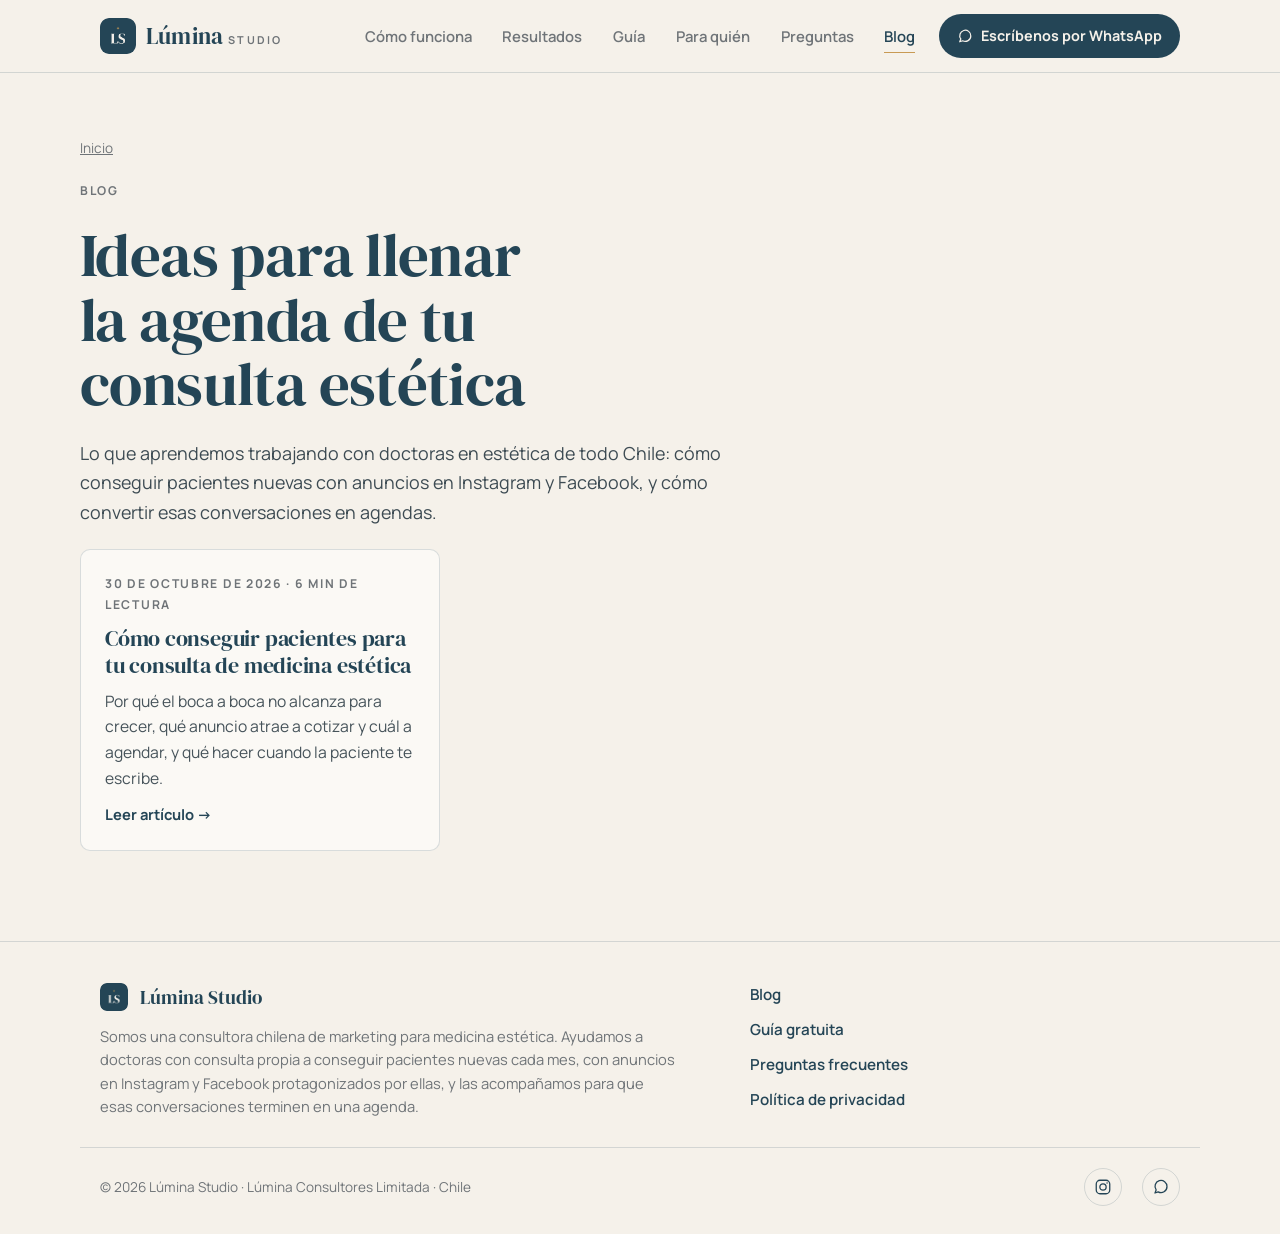
==== commit 0820eba2: "Add files via upload" ====
--- a/blog/index.html
+++ b/blog/index.html
@@ -4,7 +4,7 @@
   <meta charset="UTF-8">
   <meta name="viewport" content="width=device-width, initial-scale=1.0, viewport-fit=cover">
   <title>Blog de marketing para medicina estética | Lúmina Studio</title>
-  <meta name="description" content="Ideas prácticas para conseguir pacientes nuevos en tu consulta de medicina estética: anuncios en Instagram y Facebook, WhatsApp y más.">
+  <meta name="description" content="Ideas prácticas para conseguir pacientes nuevas en tu consulta de medicina estética: anuncios en Instagram y Facebook, WhatsApp y más.">
   <link rel="canonical" href="https://luminaconsultora.cl/blog/">
   <meta name="robots" content="index, follow">
   <meta name="theme-color" content="#244556">
@@ -15,7 +15,7 @@
   <meta property="og:site_name" content="Lúmina Studio">
   <meta property="og:url" content="https://luminaconsultora.cl/blog/">
   <meta property="og:title" content="Blog de marketing para medicina estética | Lúmina Studio">
-  <meta property="og:description" content="Ideas prácticas para conseguir pacientes nuevos en tu consulta de medicina estética: anuncios en Instagram y Facebook, WhatsApp y más.">
+  <meta property="og:description" content="Ideas prácticas para conseguir pacientes nuevas en tu consulta de medicina estética: anuncios en Instagram y Facebook, WhatsApp y más.">
   <meta property="og:image" content="https://luminaconsultora.cl/img/compartir-v2.jpg">
   <meta property="og:image:width" content="1200">
   <meta property="og:image:height" content="630">
@@ -71,8 +71,8 @@
   <!-- Tipografías -->
   <link rel="preconnect" href="https://fonts.googleapis.com">
   <link rel="preconnect" href="https://fonts.gstatic.com" crossorigin>
-  <link rel="stylesheet" href="https://fonts.googleapis.com/css2?family=Manrope:wght@400;500;600;700&family=Newsreader:ital,opsz,wght@0,6..72,400;1,6..72,400&display=swap">
-    <link rel="stylesheet" href="/css/estilos.css">
+  <link rel="stylesheet" href="https://fonts.googleapis.com/css2?family=DM+Serif+Display:ital@0;1&family=Manrope:wght@400;500;600;700&display=swap">
+    <link rel="stylesheet" href="/css/estilos.css?v=01e18771">
   <!-- ===================== Píxel de Meta (Lúmina) ===================== -->
   <script>
   !function(f,b,e,v,n,t,s){if(f.fbq)return;n=f.fbq=function(){n.callMethod?
@@ -119,7 +119,7 @@
       <nav class="migas" aria-label="Ruta"><a href="/">Inicio</a></nav>
       <p class="etiqueta">Blog</p>
       <h1>Ideas para llenar la agenda de tu consulta estética</h1>
-      <p class="blog-intro">Lo que aprendemos trabajando con doctoras en estética de todo Chile: cómo conseguir pacientes nuevos con anuncios en Instagram y Facebook, y cómo convertir esas conversaciones en agendas.</p>
+      <p class="blog-intro">Lo que aprendemos trabajando con doctoras en estética de todo Chile: cómo conseguir pacientes nuevas con anuncios en Instagram y Facebook, y cómo convertir esas conversaciones en agendas.</p>
       <div class="tarjetas-articulos"><a class="tarjeta-articulo" href="/blog/como-conseguir-pacientes-medicina-estetica/"><span class="etiqueta">30 de octubre de 2026 · 6 min de lectura</span><h2>Cómo conseguir pacientes para tu consulta de medicina estética</h2><p>Por qué el boca a boca no alcanza para crecer, qué anuncio atrae a cotizar y cuál a agendar, y qué hacer cuando la paciente te escribe.</p><span class="leer">Leer artículo <span aria-hidden="true">→</span></span></a></div>
     </section>
   </main>
@@ -127,7 +127,7 @@
   <div class="contenedor pie-grid">
     <div class="pie-sobre">
       <p class="pie-marca"><img src="/img/logo.png" alt="" width="28" height="28"><span>Lúmina Studio</span></p>
-      <p>Somos una consultora chilena de marketing para medicina estética. Ayudamos a doctoras con consulta propia a conseguir pacientes nuevos cada mes, con anuncios en Instagram y Facebook protagonizados por ellas, y las acompañamos para que esas conversaciones terminen en una agenda.</p>
+      <p>Somos una consultora chilena de marketing para medicina estética. Ayudamos a doctoras con consulta propia a conseguir pacientes nuevas cada mes, con anuncios en Instagram y Facebook protagonizados por ellas, y las acompañamos para que esas conversaciones terminen en una agenda.</p>
     </div>
     <nav class="pie-enlaces" aria-label="Más de Lúmina Studio">
       <a href="/blog/">Blog</a>
@@ -152,6 +152,6 @@
   <a class="boton boton-principal js-whatsapp" href="https://wa.me/56993099473?text=Hola%2C%20soy%20doctora%20y%20quiero%20saber%20m%C3%A1s%20sobre%20L%C3%BAmina%20Studio.%20Atiendo%20en%20%28ciudad%29%3A" target="_blank" rel="noopener" data-ubicacion="barra-celular"><svg viewBox="0 0 24 24" fill="none" stroke="currentColor" stroke-width="1.8" stroke-linecap="round" stroke-linejoin="round" aria-hidden="true"><path d="M20 11.5a8 8 0 0 1-11.8 7L4 20l1.5-4.1A8 8 0 1 1 20 11.5Z"/></svg>Escribir por WhatsApp</a>
 </div>
 
-<script src="/js/script.js"></script>
+<script src="/js/script.js?v=a635cdcf"></script>
 </body>
 </html>
--- a/css/estilos.css
+++ b/css/estilos.css
@@ -15,7 +15,7 @@
   --tinta: #1E2A31;
   --linea: rgba(36, 69, 86, .16);
 
-  --f-titulo: "Newsreader", "Iowan Old Style", Georgia, serif;
+  --f-titulo: "DM Serif Display", "Iowan Old Style", Georgia, serif;
   --f-texto: "Manrope", "Segoe UI", system-ui, -apple-system, sans-serif;
 
   --ancho: 1120px;
@@ -63,8 +63,8 @@
   margin: 0;
   letter-spacing: -0.01em;
 }
-h1 { font-size: clamp(2.4rem, 5.6vw, 4.1rem); line-height: 1.06; }
-h2 { font-size: clamp(1.9rem, 3.6vw, 2.8rem); line-height: 1.12; }
+h1 { font-size: clamp(2.3rem, 5.2vw, 3.8rem); line-height: 1.06; }
+h2 { font-size: clamp(1.8rem, 3.3vw, 2.6rem); line-height: 1.12; }
 h3 { font-size: 1.35rem; line-height: 1.25; }
 h1 em, h2 em { font-style: italic; }
 p { margin: 0; }
@@ -643,3 +643,25 @@
   .pie .contenedor.pie-grid { grid-template-columns: minmax(0, 1fr); }
   .articulo-cta-botones .boton { width: 100%; justify-content: center; }
 }
+
+/* ---------- Tus videos, con tu esencia (en Cómo funciona) ---------- */
+.esencia { margin-top: clamp(28px, 4vw, 44px); padding: clamp(24px, 3.5vw, 36px); border-radius: 10px; background: var(--petroleo); color: var(--marfil); display: grid; gap: 22px; }
+.esencia-cabeza { display: grid; gap: 8px; max-width: 40rem; }
+.esencia-cabeza .etiqueta { color: var(--arena); }
+.esencia-cabeza h3 { color: var(--marfil); font-size: clamp(1.3rem, 2.4vw, 1.7rem); line-height: 1.3; }
+.esencia-lista { list-style: none; margin: 0; padding: 0; display: grid; grid-template-columns: repeat(2, minmax(0, 1fr)); gap: 18px 32px; }
+.esencia-lista li { display: grid; gap: 4px; padding-left: 26px; position: relative; }
+.esencia-lista li::before { content: "✓"; position: absolute; left: 0; top: 0; color: var(--ambar); font-weight: 700; }
+.esencia-lista b { color: var(--marfil); font-weight: 700; }
+.esencia-lista span { color: #D6DDE0; font-size: .95rem; }
+.esencia-pie { border-top: 1px solid rgba(245, 241, 234, .18); padding-top: 16px; color: var(--arena); font-size: .92rem; }
+@media (max-width: 680px) { .esencia-lista { grid-template-columns: minmax(0, 1fr); } }
+
+/* Línea de esencia en el inicio */
+.hero-esencia { font-size: .98rem !important; color: var(--petroleo) !important; font-weight: 600; border-left: 3px solid var(--ambar); padding-left: 12px; }
+@media (max-width: 680px) { .hero-texto > p.hero-esencia { order: 3; border-left: 0; padding-left: 0; } }
+
+/* Cita de la clienta en Resultados */
+.caso-cita { margin: 4px 0 0; padding: 16px 18px; border-left: 3px solid var(--ambar); background: rgba(245, 241, 234, .06); border-radius: 0 8px 8px 0; display: grid; gap: 8px; }
+.caso-cita p { font-family: var(--f-titulo); font-size: 1.15rem; line-height: 1.45; color: var(--marfil) !important; }
+.caso-cita footer { font-size: .85rem; color: var(--arena); font-weight: 600; }
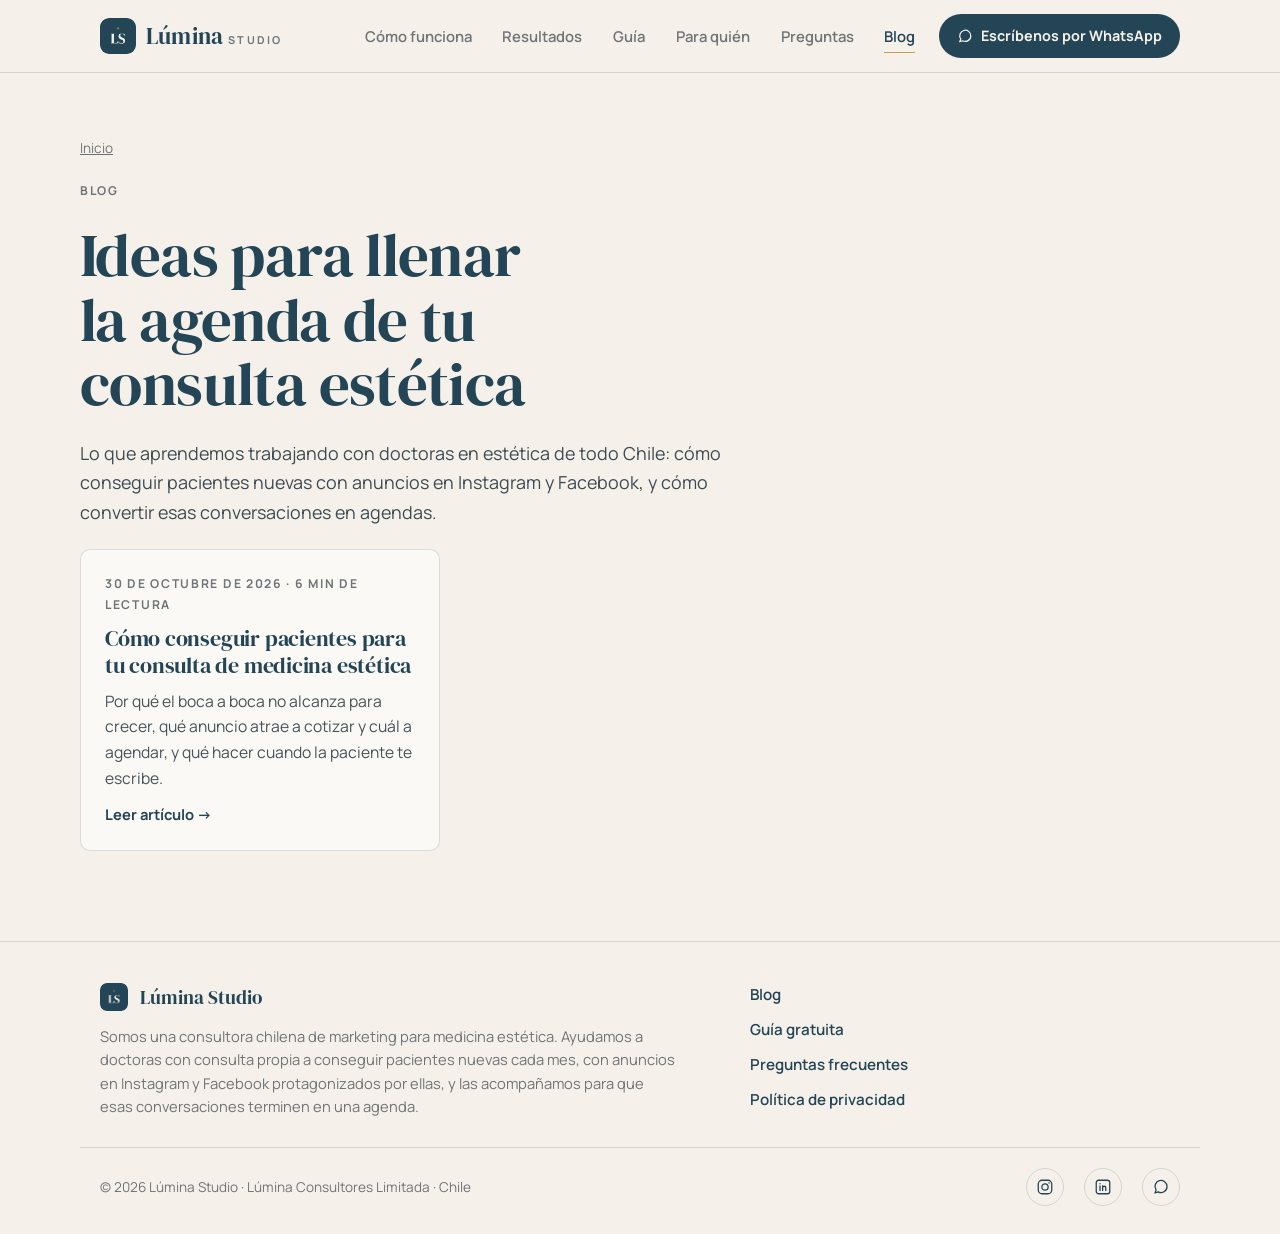
==== commit f613e92d: "Add files via upload" ====
--- a/blog/index.html
+++ b/blog/index.html
@@ -46,7 +46,11 @@
       "@id": "https://luminaconsultora.cl/#empresa",
       "name": "Lúmina Studio",
       "url": "https://luminaconsultora.cl/",
-      "logo": "https://luminaconsultora.cl/img/icono-512.png"
+      "logo": "https://luminaconsultora.cl/img/icono-512.png",
+      "sameAs": [
+        "https://www.instagram.com/lumina.studio.pro/",
+        "https://www.linkedin.com/company/l%C3%BAmina-studio/"
+      ]
     },
     {
       "@type": "BreadcrumbList",
@@ -72,7 +76,16 @@
   <link rel="preconnect" href="https://fonts.googleapis.com">
   <link rel="preconnect" href="https://fonts.gstatic.com" crossorigin>
   <link rel="stylesheet" href="https://fonts.googleapis.com/css2?family=DM+Serif+Display:ital@0;1&family=Manrope:wght@400;500;600;700&display=swap">
-    <link rel="stylesheet" href="/css/estilos.css?v=01e18771">
+    <link rel="stylesheet" href="/css/estilos.css?v=39e2a6ac">
+  <!-- ===================== Google Analytics ===================== -->
+  <script async src="https://www.googletagmanager.com/gtag/js?id=G-0JG1E2X4B7"></script>
+  <script>
+  window.dataLayer = window.dataLayer || [];
+  function gtag(){dataLayer.push(arguments);}
+  gtag('js', new Date());
+  gtag('config', 'G-0JG1E2X4B7');
+  </script>
+
   <!-- ===================== Píxel de Meta (Lúmina) ===================== -->
   <script>
   !function(f,b,e,v,n,t,s){if(f.fbq)return;n=f.fbq=function(){n.callMethod?
@@ -142,6 +155,9 @@
       <a href="https://www.instagram.com/lumina.studio.pro/" target="_blank" rel="noopener" aria-label="Instagram de Lúmina Studio">
         <svg viewBox="0 0 24 24" aria-hidden="true"><rect x="3" y="3" width="18" height="18" rx="5"/><circle cx="12" cy="12" r="4.2"/><circle cx="17.4" cy="6.6" r="1" fill="currentColor" stroke="none"/></svg>
       </a>
+      <a href="https://www.linkedin.com/company/l%C3%BAmina-studio/" target="_blank" rel="noopener" aria-label="LinkedIn de Lúmina Studio">
+        <svg viewBox="0 0 24 24" aria-hidden="true"><rect x="3" y="3" width="18" height="18" rx="3"/><path d="M8 10.5V16.5M8 7.6v.1M11.5 16.5v-3.4a2.1 2.1 0 0 1 4.2 0v3.4M11.5 10.5v6"/></svg>
+      </a>
       <a class="js-whatsapp" href="https://wa.me/56993099473?text=Hola%2C%20soy%20doctora%20y%20quiero%20saber%20m%C3%A1s%20sobre%20L%C3%BAmina%20Studio.%20Atiendo%20en%20%28ciudad%29%3A" target="_blank" rel="noopener" data-ubicacion="pie" aria-label="WhatsApp de Lúmina Studio"><svg viewBox="0 0 24 24" fill="none" stroke="currentColor" stroke-width="1.8" stroke-linecap="round" stroke-linejoin="round" aria-hidden="true"><path d="M20 11.5a8 8 0 0 1-11.8 7L4 20l1.5-4.1A8 8 0 1 1 20 11.5Z"/></svg></a>
     </nav>
   </div>
@@ -152,6 +168,6 @@
   <a class="boton boton-principal js-whatsapp" href="https://wa.me/56993099473?text=Hola%2C%20soy%20doctora%20y%20quiero%20saber%20m%C3%A1s%20sobre%20L%C3%BAmina%20Studio.%20Atiendo%20en%20%28ciudad%29%3A" target="_blank" rel="noopener" data-ubicacion="barra-celular"><svg viewBox="0 0 24 24" fill="none" stroke="currentColor" stroke-width="1.8" stroke-linecap="round" stroke-linejoin="round" aria-hidden="true"><path d="M20 11.5a8 8 0 0 1-11.8 7L4 20l1.5-4.1A8 8 0 1 1 20 11.5Z"/></svg>Escribir por WhatsApp</a>
 </div>
 
-<script src="/js/script.js?v=a635cdcf"></script>
+<script src="/js/script.js?v=a2ae5963"></script>
 </body>
 </html>
--- a/css/estilos.css
+++ b/css/estilos.css
@@ -665,3 +665,10 @@
 .caso-cita { margin: 4px 0 0; padding: 16px 18px; border-left: 3px solid var(--ambar); background: rgba(245, 241, 234, .06); border-radius: 0 8px 8px 0; display: grid; gap: 8px; }
 .caso-cita p { font-family: var(--f-titulo); font-size: 1.15rem; line-height: 1.45; color: var(--marfil) !important; }
 .caso-cita footer { font-size: .85rem; color: var(--arena); font-weight: 600; }
+
+/* Video del celular: subtítulos estilo reel */
+video.reel-foto { display: block; background: var(--petroleo-2); }
+.reel-subtitulo.karaoke span { opacity: .35; transition: opacity .18s ease; }
+.reel-subtitulo.karaoke span.dicha { opacity: 1; }
+.reel-progreso span { transition: none; }
+@media (prefers-reduced-motion: reduce) { .reel-subtitulo span { opacity: 1 !important; } }
